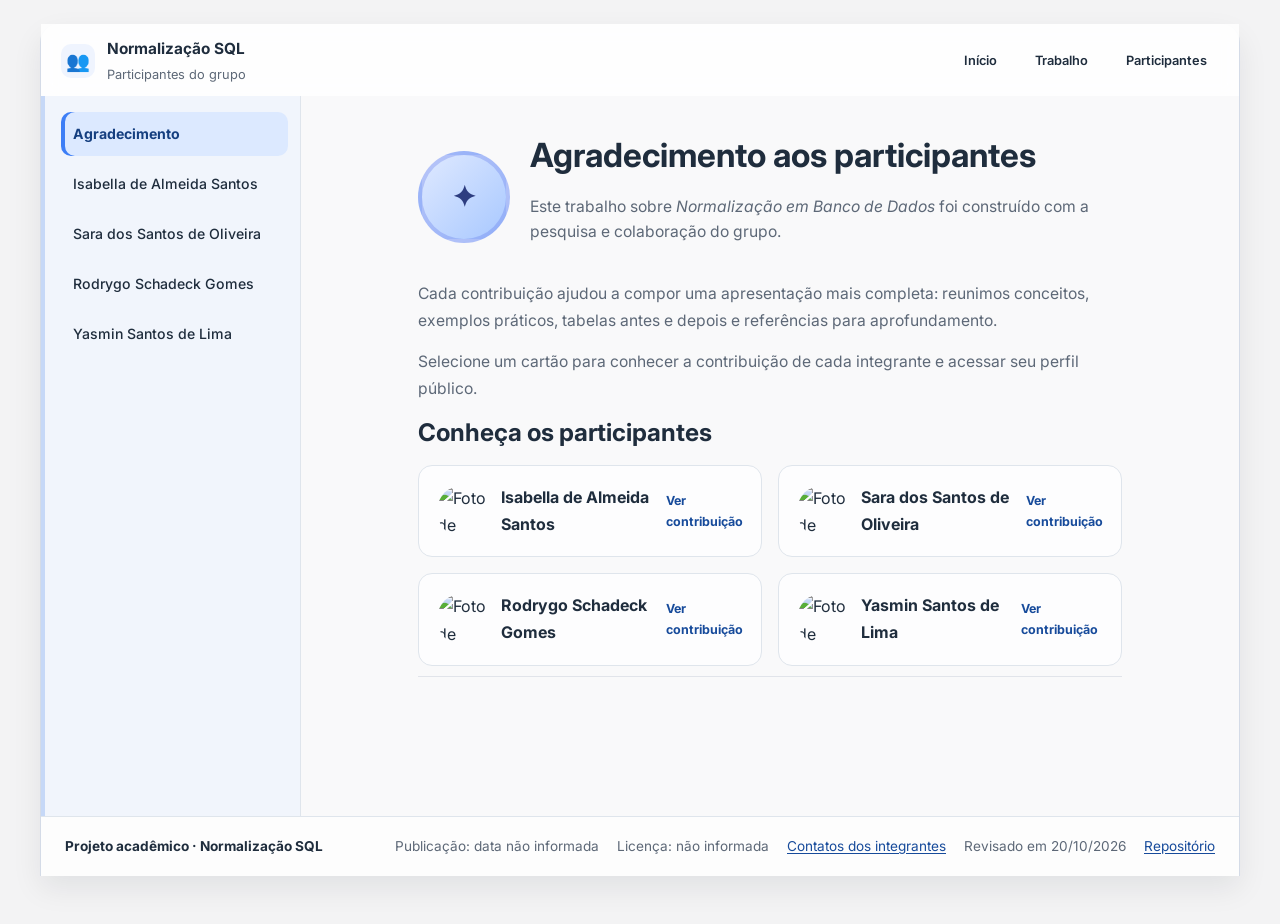
==== site normalização/participantes.html @ 617a964d "Update participantes.html" ====
<!DOCTYPE html>
<html lang="pt-BR">
  <head>
    <!-- Metadados e recursos compartilhados da página da equipe -->
    <meta charset="UTF-8" />
    <meta name="viewport" content="width=device-width, initial-scale=1.0" />
    <meta name="description" content="Conheça os participantes do projeto acadêmico sobre normalização de bancos de dados." />
    <title>Normalização | Participantes</title>
    <link rel="preconnect" href="https://fonts.googleapis.com" />
    <link rel="preconnect" href="https://fonts.gstatic.com" crossorigin />
    <link href="https://fonts.googleapis.com/css2?family=Inter:wght@400;500;600;700;800&display=swap" rel="stylesheet" />
    <link rel="stylesheet" href="styles.css" />
  </head>
  <body class="tutorial-page participants-page">
    <div class="tutorial-shell">
      <!-- Cabeçalho principal da página de participantes -->
      <header class="tutorial-header">
        <a class="tutorial-brand" href="index.html">
          <span class="brand-icon" aria-hidden="true">👥</span>
          <span class="brand-text"><strong>Normalização SQL</strong><span>Participantes do grupo</span></span>
        </a>
        <nav class="tutorial-top-nav" aria-label="Navegação principal">
          <a href="index.html">Início</a>
          <a href="trabalho.html">Trabalho</a>
          <a href="participantes.html" aria-current="page">Participantes</a>
        </nav>
      </header>

      <div class="tutorial-layout">
        <!-- Menu lateral permite escolher o agradecimento ou um perfil -->
        <aside class="tutorial-sidebar">
          <nav class="tutorial-nav" aria-label="Menu de participantes">
            <a href="#agradecimento">Agradecimento</a>
            <a href="#isabella">Isabella de Almeida Santos</a>
            <a href="#participante-2">Sara dos Santos de Oliveira</a>
            <a href="#participante-3">Rodrygo Schadeck Gomes</a>
            <a href="#participante-4">Yasmin Santos de Lima</a>
          </nav>
        </aside>

        <main class="tutorial-content">
          <!-- Agradecimento e cartões selecionáveis com fotos -->
          <section id="agradecimento" class="article-section participant-section is-visible">
            <div class="participant-hero">
              <div class="participant-avatar" aria-hidden="true">✦</div>
              <div class="participant-header-text">
                <h1>Agradecimento aos participantes</h1>
                <p>Este trabalho sobre <em>Normalização em Banco de Dados</em> foi construído com a pesquisa e colaboração do grupo.</p>
              </div>
            </div>
            <p>Cada contribuição ajudou a compor uma apresentação mais completa: reunimos conceitos, exemplos práticos, tabelas antes e depois e referências para aprofundamento.</p>
            <p>Selecione um cartão para conhecer a contribuição de cada integrante e acessar seu perfil público.</p>
            <h2>Conheça os participantes</h2>
            <div class="participant-directory" aria-label="Selecione um participante para ver sua contribuição">
              <a class="participant-card" href="#isabella"><img src="https://github.com/meusinvestimentos42-ops.png?size=160" alt="Foto de perfil do GitHub de Isabella de Almeida Santos" /><span>Isabella de Almeida Santos</span><span class="participant-card-action">Ver contribuição</span></a>
              <a class="participant-card" href="#participante-2"><img src="https://github.com/sarasoliv.png?size=160" alt="Foto de perfil do GitHub de Sara dos Santos de Oliveira" /><span>Sara dos Santos de Oliveira</span><span class="participant-card-action">Ver contribuição</span></a>
              <a class="participant-card" href="#participante-3"><img src="https://github.com/Rodrygo2766.png?size=160" alt="Foto de perfil do GitHub de Rodrygo Schadeck Gomes" /><span>Rodrygo Schadeck Gomes</span><span class="participant-card-action">Ver contribuição</span></a>
              <a class="participant-card" href="#participante-4"><img src="https://github.com/Smil3rdbg.png?size=160" alt="Foto de perfil do GitHub de Yasmin Santos de Lima" /><span>Yasmin Santos de Lima</span><span class="participant-card-action">Ver contribuição</span></a>
            </div>
          </section>

          <!-- Perfil de Isabella: organização do site e apresentação -->
          <section id="isabella" class="article-section participant-section">
            <div class="participant-hero">
              <div class="participant-avatar"><img src="https://github.com/meusinvestimentos42-ops.png?size=160" alt="Foto de perfil do GitHub de Isabella de Almeida Santos" /></div>
              <div class="participant-header-text"><h1>Isabella de Almeida Santos</h1><p>Organização do site, estruturação do conteúdo e apoio na apresentação visual.</p></div>
            </div>
            <p>Curso de Ciências da Computação, com interesse de seguir com a área de Front-end ou Full-Stake, Isabella reuniu as páginas e os materiais em uma sequência fácil de acompanhar e ajudou a manter a apresentação visual coerente com o objetivo do trabalho. Também colaborou na organização do conteúdo e na busca de um vídeo complementar para apoiar a leitura.</p>
            <div class="participant-links"><a class="profile-btn" href="https://github.com/meusinvestimentos42-ops" target="_blank" rel="noopener noreferrer">GitHub · Isabella</a></div>
            <div class="participant-links"><a class="profile-btn" href="https://www.linkedin.com/in/isabella-de-almeida-santos-86bb333b0/?isSelfProfile=true" target="_blank" rel="noopener noreferrer">Linkedin · Isabella</a></div>
          </section>

          <!-- Perfil de Sara: pesquisa de 1FN e 5FN -->
          <section id="participante-2" class="article-section participant-section">
            <div class="participant-hero">
              <div class="participant-avatar"><img src="https://github.com/sarasoliv.png?size=160" alt="Foto de perfil do GitHub de Sara dos Santos de Oliveira" /></div>
              <div class="participant-header-text"><h1>Sara dos Santos de Oliveira</h1><p>Pesquisa sobre a Primeira Forma Normal (1FN) e a Quinta Forma Normal (5FN).</p></div>
            </div>
            <p>
              Curso Analise e Desenvolvimento de Software, me encontro no 2° semestre do mesmo, minha área de interesse atualmente é seguir áreas que tenham contato com manipulação de dados.
              Na parte de 1FN, Sara explicou por que cada célula deve guardar um valor atômico e mostrou como separar os telefones dos dados de clientes. Na 5FN, apresentou o cuidado necessário ao decompor relações em várias tabelas e o risco de surgirem tuplas espúrias quando uma junção não preserva os dados originais. Também forneceu a imagem originalmente indicada para ilustrar o tema.</p>
            <div class="participant-links"><a class="profile-btn" href="https://github.com/sarasoliv" target="_blank" rel="noopener noreferrer">GitHub · Sara</a></div>
            <div class="participant-links"><a class="profile-btn" href="https://www.linkedin.com/in/sara-dos-santos-71913b42b?utm_source=share_via&utm_content=profile&utm_medium=member_android" target="_blank" rel="noopener noreferrer">Linkedin · Sara</a></div>
          </section>

          <!-- Perfil de Rodrygo: pesquisa de 3FN e 4FN -->
          <section id="participante-3" class="article-section participant-section">
            <div class="participant-hero">
              <div class="participant-avatar"><img src="https://github.com/Rodrygo2766.png?size=160" alt="Foto de perfil do GitHub de Rodrygo Schadeck Gomes" /></div>
              <div class="participant-header-text"><h1>Rodrygo Schadeck Gomes</h1><p>Pesquisa sobre a Terceira Forma Normal (3FN) e a Quarta Forma Normal (4FN).</p></div>
            </div>
            <p>Para a 3FN, Rodrygo apresentou o caso em que o identificador do departamento determina seu nome, criando uma dependência transitiva na tabela de funcionários. Para a 4FN, explicou como listas independentes — como especialidades médicas e idiomas falados — podem multiplicar combinações desnecessariamente e devem ser separadas em relações próprias.</p>
            <div class="participant-links"><a class="profile-btn" href="https://github.com/Rodrygo2766" target="_blank" rel="noopener noreferrer">GitHub · Rodrygo</a></div>
            <div class="participant-links"><a class="profile-btn" href="https://www.linkedin.com/in/rodrygo-schadeck-gomes-567890ab/?isSelfProfile=true" target="_blank" rel="noopener noreferrer">Linkedin · Rodrygo</a></div>
          </section>

          <!-- Perfil de Yasmin: pesquisa de 2FN e FNBC -->
          <section id="participante-4" class="article-section participant-section">
            <div class="participant-hero">
              <div class="participant-avatar"><img src="https://github.com/Smil3rdbg.png?size=160" alt="Foto de perfil do GitHub de Yasmin Santos de Lima" /></div>
              <div class="participant-header-text"><h1>Yasmin Santos de Lima</h1><p>Pesquisa sobre a Segunda Forma Normal (2FN) e a Forma Normal de Boyce-Codd (FNBC).</p></div>
            </div>
            <p>Na 2FN, Yasmin mostrou como uma chave composta pode revelar dependências parciais: dados do aluno dependem do identificador do aluno e dados do curso, do identificador do curso. Na FNBC, apresentou uma regra mais rigorosa para dependências funcionais, exigindo que todo determinante não trivial seja superchave. Os exemplos ajudam a entender como as decomposições reduzem repetição e anomalias.</p>
            <div class="participant-links"><a class="profile-btn" href="https://github.com/Smil3rdbg" target="_blank" rel="noopener noreferrer">GitHub · Yasmin</a></div>
            <div class="participant-links"><a class="profile-btn" href="https://www.linkedin.com/in/yasm1nsantos/?isSelfProfile=true" target="_blank" rel="noopener noreferrer">Linkedin · Yasmin</a></div>
          </section>
        </main>
      </div>

      <!-- Rodapé com informações do projeto e contatos -->
      <footer class="site-footer">
        <strong>Projeto acadêmico · Normalização SQL</strong>
        <div class="footer-details">
          <span>Publicação: data não informada</span>
          <span>Licença: não informada</span>
          <a href="#agradecimento">Contatos dos integrantes</a>
          <span>Revisado em <time datetime="2026-10-20">20/10/2026</time></span>
          <a href="https://github.com/meusinvestimentos42-ops/Normalizacao-SQL" target="_blank" rel="noopener noreferrer">Repositório</a>
        </div>
      </footer>
    </div>
    <script src="script.js"></script>
  </body>
</html>
---- site normalização/styles.css ----
/* ===== VARIÁVEIS GLOBAIS DO SITE ===== */
:root {
  --bg: #f3f3f4;
  --panel: rgba(255, 255, 255, 0.65);
  --panel-strong: #ffffff;
  --primary: #3d7ef6;
  --primary-dark: #1f2d3d;
  --secondary: #4a5d8a;
  --text: #1f2d3d;
  --muted: #5d6877;
  --border: #dfe5ec;
  --soft: #eef2f8;
  --shadow: 0 12px 30px rgba(17, 24, 39, 0.08);
}

* {
  margin: 0;
  padding: 0;
  box-sizing: border-box;
}

html {
  scroll-behavior: smooth;
}

body {
  font-family: "Inter", sans-serif;
  background: var(--bg);
  color: var(--text);
  line-height: 1.7;
}

img {
  max-width: 100%;
  display: block;
}

a {
  color: inherit;
  text-decoration: none;
}

button {
  font: inherit;
}

/* ===== PÁGINA INICIAL / HOME ===== */
.home-page {
  background: #f1f1f3;
  min-height: 100vh;
  font-family: "Inter", sans-serif;
}

.home-shell {
  display: grid;
  grid-template-columns: minmax(0, 1.15fr) minmax(260px, 1fr);
  align-items: center;
  width: min(1400px, calc(100% - 72px));
  min-height: 100vh;
  margin: 0 auto;
  padding: 46px 0 18px;
  gap: 20px;
}

.home-main {
  padding: 8px 0 0 0;
}

.home-badge {
  display: inline-flex;
  align-items: center;
  justify-content: center;
  padding: 10px 18px;
  margin-bottom: 22px;
  border-radius: 32px;
  background: rgba(98, 111, 255, 0.12);
  color: #5d66e8;
  font-size: 1.05rem;
  font-weight: 700;
  letter-spacing: 0.06em;
  text-transform: uppercase;
  box-shadow: inset 0 0 0 1px rgba(94, 98, 220, 0.05);
}

.home-main h1 {
  font-size: clamp(3.1rem, 5vw, 6rem);
  line-height: 0.95;
  letter-spacing: -0.06em;
  color: #1f2d3d;
  margin: 0 0 22px;
  font-weight: 800;
}

.home-description {
  max-width: 920px;
  font-size: clamp(1.05rem, 1.8vw, 1.45rem);
  line-height: 1.55;
  color: #4d5868;
  margin: 0 0 34px;
}

.home-actions {
  display: flex;
  align-items: center;
  gap: 18px;
  flex-wrap: wrap;
}

.home-btn {
  display: inline-flex;
  align-items: center;
  justify-content: center;
  min-height: 62px;
  min-width: 220px;
  padding: 0 26px;
  border-radius: 14px;
  font-size: 1.1rem;
  font-weight: 700;
  transition: transform 0.2s ease, box-shadow 0.2s ease;
}

.home-btn.primary {
  background: linear-gradient(135deg, #5a66f4, #7a5ae8);
  color: #fff;
  box-shadow: 0 14px 26px rgba(94, 98, 220, 0.2);
}

.home-btn.secondary {
  background: rgba(255, 255, 255, 0.35);
  color: var(--primary-dark);
  border: 1px solid rgba(90, 102, 244, 0.08);
}

.home-btn:hover {
  transform: translateY(-2px);
}

.home-visual {
  display: flex;
  justify-content: center;
  align-items: center;
  min-height: 560px;
}

.home-visual img {
  width: min(100%, 720px);
  height: auto;
  filter: drop-shadow(0 16px 24px rgba(118, 120, 255, 0.12));
}

/* ===== PÁGINA DE PARTICIPANTES ===== */
.participants-page {
  background: #f3f3f4;
  color: var(--text);
}

.participants-header {
  display: flex;
  align-items: center;
  justify-content: space-between;
  width: min(1200px, calc(100% - 40px));
  margin: 0 auto;
  padding: 22px 0 10px;
}

.participants-brand {
  font-size: 1.05rem;
  font-weight: 700;
  letter-spacing: -0.04em;
  color: var(--text);
}

.participants-nav {
  display: flex;
  align-items: center;
  gap: 18px;
  font-size: 0.95rem;
  color: var(--muted);
}

.participants-nav a {
  transition: color 0.2s ease;
}

.participants-nav a:hover {
  color: var(--primary);
}

.participants-shell {
  width: min(1200px, calc(100% - 40px));
  margin: 0 auto;
  padding: 0 0 40px;
}

.participants-content {
  max-width: 1000px;
}

.eyebrow {
  margin: 0 0 10px;
  color: var(--muted);
  font-size: 0.85rem;
  text-transform: none;
  letter-spacing: 0;
}

.participants-title {
  margin: 0 0 12px;
  font-size: clamp(2.1rem, 4vw, 3.3rem);
  line-height: 1.05;
  letter-spacing: -0.06em;
  color: var(--text);
}

.participants-description {
  margin: 0 0 20px;
  max-width: 760px;
  font-size: 1.05rem;
  line-height: 1.6;
  color: var(--muted);
}

.participants-page {
  background: var(--bg);
}

.participant-section {
  display: none;
  padding-top: 18px;
}

.participant-section.is-visible {
  display: block;
}

.participant-hero {
  display: flex;
  align-items: center;
  gap: 20px;
  margin-bottom: 22px;
}

.participant-avatar {
  width: 92px;
  height: 92px;
  display: grid;
  place-items: center;
  border-radius: 50%;
  background: linear-gradient(135deg, #dfe9ff, #a8c8ff);
  color: #2d3d80;
  font-weight: 800;
  font-size: 1.8rem;
  border: 4px solid rgba(82, 104, 228, 0.28);
  flex-shrink: 0;
}

.participant-header-text {
  display: flex;
  flex-direction: column;
  gap: 6px;
}

.participant-header-text h1,
.participant-header-text h2 {
  margin: 0;
  font-size: clamp(1.8rem, 2.2vw, 2.5rem);
  line-height: 1.15;
}

.participant-header-text p {
  margin: 0;
  color: var(--muted);
  font-size: 1rem;
  line-height: 1.6;
}

.participant-links {
  display: flex;
  flex-direction: column;
  gap: 10px;
  width: min(360px, 100%);
  margin-top: 20px;
}

.profile-btn {
  display: flex;
  align-items: center;
  justify-content: center;
  width: 100%;
  min-height: 46px;
  border-radius: 12px;
  background: linear-gradient(135deg, #5a66f4, #7a5ae8);
  color: #fff;
  font-weight: 700;
  font-size: 0.95rem;
  box-shadow: 0 10px 18px rgba(95, 104, 244, 0.16);
  transition: transform 0.2s ease, opacity 0.2s ease;
}

.profile-btn:hover {
  transform: translateY(-1px);
  opacity: 0.96;
}

@media (max-width: 900px) {
  .participants-grid {
    grid-template-columns: repeat(2, minmax(200px, 1fr));
  }
}

@media (max-width: 640px) {
  .participants-grid {
    grid-template-columns: 1fr;
  }
}

/* ===== LAYOUT DE TUTORIA / ARTIGO ===== */
/* Página do trabalho com área fixa e conteúdo em colunas */
.tutorial-page {
  min-height: 100vh;
  background: var(--bg);
}

/* Bloco principal do trabalho: permanece visível ao rolar a página */
.tutorial-shell {
  position: relative;
  width: min(1200px, calc(100% - 36px));
  margin: 24px auto 32px;
  background: rgba(255, 255, 255, 0.52);
  box-shadow: var(--shadow);
  border-left: 1px solid rgba(47, 87, 143, 0.18);
  border-right: 1px solid rgba(47, 87, 143, 0.18);
  border-top: none;
  border-bottom: none;
  border-radius: 18px 18px 0 0;
  overflow: visible;
}

/* Cabeçalho fixo com aparência leve e sem borda inferior */
.tutorial-header {
  position: sticky;
  top: 0;
  z-index: 20;
  display: flex;
  align-items: center;
  justify-content: space-between;
  gap: 16px;
  padding: 12px 20px 10px;
  background: rgba(255, 255, 255, 0.82);
  backdrop-filter: blur(8px);
  border-bottom: none;
}

.tutorial-brand {
  display: flex;
  align-items: center;
  gap: 12px;
}

.brand-icon {
  width: 34px;
  height: 34px;
  border-radius: 10px;
  display: grid;
  place-items: center;
  background: rgba(63, 122, 246, 0.08);
  font-size: 1.2rem;
}

.brand-text {
  display: flex;
  flex-direction: column;
  gap: 2px;
}

.brand-text strong {
  font-size: 0.96rem;
  color: var(--text);
}

.brand-text span {
  font-size: 0.8rem;
  color: var(--muted);
}

.tutorial-top-nav {
  display: flex;
  align-items: center;
  gap: 14px;
  font-size: 0.8rem;
  color: var(--text);
  font-weight: 600;
}

.tutorial-top-nav a {
  display: inline-flex;
  align-items: center;
  gap: 8px;
  padding: 10px 12px;
  border-radius: 10px;
  transition: background 0.2s ease;
}

.tutorial-top-nav a:hover {
  background: rgba(63, 122, 246, 0.06);
}

.tutorial-layout {
  display: grid;
  grid-template-columns: 260px minmax(0, 1fr);
  min-height: 720px;
  min-width: 0;
}

/* Barra lateral fixa enquanto o conteúdo é rolado */
.tutorial-sidebar {
  position: sticky;
  top: 74px;
  align-self: start;
  height: min(calc(100vh - 90px), 720px);
  overflow-y: auto;
  background: rgba(237, 243, 252, 0.72);
  border-right: 1px solid var(--border);
  border-left: 4px solid #c6d8f7;
}

.tutorial-nav {
  display: flex;
  flex-direction: column;
  gap: 6px;
  padding: 16px 12px 16px 16px;
}

/* Links da sidebar com destaque ao item ativo */

.tutorial-nav a {
  display: block;
  padding: 10px 12px;
  border-radius: 10px;
  color: var(--text);
  font-size: 0.88rem;
  font-weight: 500;
  transition: all 0.2s ease;
}

.tutorial-nav a:hover,
.tutorial-nav a.active {
  background: #dce9ff;
  color: #153f80;
  font-weight: 700;
  box-shadow: inset 4px 0 0 #3d7ef6;
}

.tutorial-content {
  width: 100%;
  max-width: 760px;
  min-width: 0;
  margin: 0 auto;
  padding: 22px 28px 42px;
}

.article-section {
  margin-bottom: 26px;
  padding-bottom: 10px;
  border-bottom: 1px solid rgba(91, 110, 139, 0.15);
}

.article-section:last-child {
  border-bottom: none;
  margin-bottom: 0;
}

.article-section h1,
.article-section h2 {
  color: var(--primary-dark);
  line-height: 1.2;
  margin-bottom: 12px;
}

.article-section h1 {
  font-size: clamp(1.8rem, 2.6vw, 2.2rem);
}

.article-section h2 {
  font-size: clamp(1.35rem, 1.9vw, 1.7rem);
}

.article-section p {
  color: var(--muted);
  font-size: 0.98rem;
  margin-bottom: 15px;
}

.note-box {
  background: rgba(102, 136, 186, 0.08);
  border: 1px solid rgba(122, 141, 175, 0.2);
  border-radius: 12px;
  padding: 18px 20px;
  margin: 18px 0 14px;
}

.note-box p {
  margin: 0;
}

.note-box p + p {
  margin-top: 10px;
}

.table-wrapper {
  max-width: 100%;
  min-width: 0;
  margin-top: 18px;
  background: rgba(255, 255, 255, 0.5);
  border: 1px solid var(--border);
  border-radius: 12px;
  overflow-x: auto;
}

.table-caption {
  font-weight: 700;
  color: var(--text);
  padding: 14px 16px 0;
}

table {
  width: 100%;
  min-width: 600px;
  border-collapse: collapse;
  margin-top: 8px;
}

th,
td {
  padding: 12px 14px;
  border-top: 1px solid var(--border);
  text-align: left;
  font-size: 0.96rem;
}

th {
  background: rgba(63, 122, 246, 0.04);
  color: var(--primary-dark);
}

.normal-form-list {
  display: grid;
  gap: 12px;
  list-style: none;
  margin-top: 12px;
}

.normal-form-list li {
  background: rgba(255, 255, 255, 0.5);
  border: 1px solid var(--border);
  border-radius: 14px;
  padding: 16px 18px;
  color: var(--text);
  font-size: 1.03rem;
}

@media (max-width: 900px) {
  .tutorial-layout {
    grid-template-columns: 1fr;
  }

  .tutorial-sidebar {
    position: relative;
    top: auto;
    height: auto;
    overflow: visible;
    border-right: none;
    border-bottom: 1px solid var(--border);
  }

  .tutorial-nav {
    flex-direction: row;
    flex-wrap: wrap;
    padding: 14px 12px;
  }

  .tutorial-content {
    padding: 24px 18px 36px;
  }
}

@media (max-width: 640px) {
  .tutorial-header {
    flex-direction: column;
    align-items: flex-start;
  }

  .tutorial-top-nav {
    width: 100%;
    justify-content: flex-start;
    flex-wrap: wrap;
  }
}

/* ===== APRESENTAÇÃO, CONTEÚDO E COMPONENTES ACESSÍVEIS ===== */
.home-header {
  display: flex;
  align-items: center;
  justify-content: space-between;
  gap: 18px;
  padding: 18px max(24px, calc((100vw - 1400px) / 2));
  background: rgba(255, 255, 255, 0.82);
  border-bottom: 1px solid var(--border);
}

.home-brand {
  font-weight: 800;
  color: var(--primary-dark);
  font-size: 1.1rem;
}

.home-header nav {
  display: flex;
  gap: 12px;
  flex-wrap: wrap;
}

.home-header nav a {
  padding: 8px 12px;
  border-radius: 9px;
  font-weight: 600;
}

.home-header nav a:hover,
.home-header nav a[aria-current="page"] {
  background: #dce9ff;
  color: #153f80;
}

.home-shell {
  min-height: calc(100vh - 140px);
  padding-top: 28px;
}

.home-main h1 {
  max-width: 720px;
}

.home-contributors {
  display: grid;
  grid-template-columns: repeat(4, minmax(0, 1fr));
  gap: 10px;
  max-width: 780px;
  margin: 26px 0;
}

.home-contributor {
  display: flex;
  align-items: center;
  gap: 9px;
  min-width: 0;
  padding: 9px;
  border: 1px solid var(--border);
  border-radius: 12px;
  background: rgba(255, 255, 255, 0.7);
  font-size: 0.78rem;
  font-weight: 600;
  line-height: 1.25;
}

.home-contributor img {
  width: 42px;
  height: 42px;
  flex: 0 0 42px;
  border-radius: 50%;
}

.home-visual {
  display: block;
  margin: 0;
  text-align: center;
  color: var(--muted);
  font-size: 0.85rem;
}

.home-visual figcaption {
  max-width: 520px;
  margin: 0 auto;
}

.home-footer,
.site-footer {
  display: flex;
  align-items: center;
  justify-content: space-between;
  gap: 12px 24px;
  padding: 18px 24px;
  border-top: 1px solid var(--border);
  background: rgba(255, 255, 255, 0.7);
  color: var(--muted);
  font-size: 0.85rem;
  text-align: left;
}

.home-footer > strong,
.site-footer > strong {
  flex: 0 0 auto;
  color: var(--text);
}

.footer-details {
  display: flex;
  align-items: center;
  justify-content: flex-end;
  flex-wrap: wrap;
  gap: 6px 18px;
}

.site-footer a,
.home-footer a {
  color: #174b9b;
  text-decoration: underline;
  text-underline-offset: 2px;
}

.article-figure {
  margin: 22px 0;
  padding: 14px;
  border: 1px solid var(--border);
  border-radius: 14px;
  background: #f7faff;
}

.article-figure img {
  width: 100%;
  height: auto;
  border-radius: 9px;
}

.article-figure figcaption {
  margin-top: 9px;
  color: var(--muted);
  font-size: 0.86rem;
  text-align: center;
}

.article-heading {
  margin-bottom: 30px;
  padding-bottom: 22px;
  border-bottom: 1px solid var(--border);
}

.article-heading h1 {
  margin: 0 0 12px;
  color: var(--primary-dark);
  font-size: clamp(2rem, 4vw, 3rem);
  line-height: 1.12;
}

.article-lead {
  font-size: 1.12rem !important;
  color: var(--text) !important;
}

.article-byline,
.article-dates {
  font-size: 0.88rem !important;
}

.article-dates {
  display: flex;
  flex-wrap: wrap;
  gap: 8px 18px;
  color: var(--muted);
}

.article-section h3 {
  margin: 20px 0 8px;
  color: var(--primary-dark);
  font-size: 1.08rem;
}

.article-section ul,
.article-section ol {
  padding-left: 1.35rem;
  margin: 12px 0 18px;
}

.article-section li {
  margin-bottom: 7px;
  color: var(--muted);
}

.theory-box,
.sql-example {
  min-width: 0;
  margin: 20px 0;
  padding: 20px;
  border: 1px solid #c9d8ef;
  border-radius: 14px;
  background: #f7faff;
}

.theory-box h3:first-child,
.sql-example h3:first-child {
  margin-top: 0;
}

.theory-box dl {
  display: grid;
  grid-template-columns: minmax(150px, 0.8fr) minmax(0, 2fr);
  gap: 8px 14px;
  margin-top: 12px;
}

.theory-box dt {
  font-weight: 700;
  color: var(--text);
}

.theory-box dd {
  color: var(--muted);
}

.sql-example pre {
  overflow-x: auto;
  margin: 14px 0;
  padding: 16px;
  border-radius: 10px;
  background: #142033;
  color: #f3f6fb;
  font-size: 0.86rem;
  line-height: 1.6;
  tab-size: 2;
}

.sql-keyword { color: #8db8ff; font-weight: 700; }
.sql-type { color: #85d5c1; }
.sql-string { color: #f5c779; }
.sql-comment { color: #aab7ca; font-style: italic; }

.video-embed {
  position: relative;
  width: 100%;
  aspect-ratio: 16 / 9;
  overflow: hidden;
  border-radius: 14px;
  background: #17243a;
}

.video-embed iframe {
  position: absolute;
  inset: 0;
  width: 100%;
  height: 100%;
  border: 0;
}

.reference-list li {
  padding-left: 4px;
  overflow-wrap: anywhere;
}

.reference-list a {
  color: #174b9b;
  font-weight: 700;
  text-decoration: underline;
  text-decoration-thickness: 2px;
  text-underline-offset: 3px;
  background: #e8f0ff;
  border-radius: 4px;
  padding: 1px 4px;
  overflow-wrap: anywhere;
  transition: color 0.2s ease, background-color 0.2s ease;
}

.reference-list a:hover,
.reference-list a:focus-visible {
  color: #0c2f68;
  background: #d2e1ff;
}

.author-directory,
.participant-directory {
  display: grid;
  grid-template-columns: repeat(2, minmax(0, 1fr));
  gap: 16px;
  margin-top: 18px;
}

.author-profile,
.participant-card {
  min-width: 0;
  padding: 18px;
  border: 1px solid var(--border);
  border-radius: 14px;
  background: rgba(255, 255, 255, 0.78);
}

.author-profile img {
  width: 76px;
  height: 76px;
  margin-bottom: 12px;
  border-radius: 50%;
}

.author-profile h3 {
  margin: 0 0 8px;
}

.author-profile a {
  color: #174b9b;
  font-weight: 700;
  text-decoration: underline;
}

.participant-section {
  display: none;
}

.participant-section.is-visible {
  display: block;
}

.participant-avatar img {
  width: 100%;
  height: 100%;
  border-radius: 50%;
  object-fit: cover;
}

.participant-directory {
  grid-template-columns: repeat(2, minmax(0, 1fr));
}

.participant-card {
  display: flex;
  align-items: center;
  gap: 12px;
  transition: transform 0.2s ease, box-shadow 0.2s ease;
}

.participant-card:hover,
.participant-card:focus-visible {
  transform: translateY(-2px);
  box-shadow: var(--shadow);
}

.participant-card img {
  width: 52px;
  height: 52px;
  flex: 0 0 52px;
  border-radius: 50%;
}

.participant-card span:nth-of-type(1) {
  font-weight: 700;
}

.participant-card-action {
  margin-left: auto;
  color: #174b9b;
  font-size: 0.78rem;
  font-weight: 700;
}

.profile-btn {
  width: fit-content;
  min-width: 180px;
  padding: 0 18px;
  text-decoration: none !important;
}

:focus-visible {
  outline: 3px solid #245fc3;
  outline-offset: 3px;
}

@media (max-width: 900px) {
  .home-shell {
    grid-template-columns: minmax(0, 1fr);
    width: min(760px, calc(100% - 36px));
  }

  .home-visual {
    min-height: auto;
  }

  .home-visual img {
    width: min(100%, 460px);
  }

  .home-contributors {
    grid-template-columns: repeat(2, minmax(0, 1fr));
  }
}

@media (max-width: 640px) {
  .home-header {
    align-items: flex-start;
    flex-direction: column;
    padding: 16px 18px;
  }

  .home-footer,
  .site-footer {
    align-items: flex-start;
    flex-direction: column;
    padding: 16px 18px;
  }

  .footer-details {
    justify-content: flex-start;
    display: grid;
    grid-template-columns: repeat(2, minmax(0, 1fr));
    gap: 8px 14px;
  }

  .home-header nav {
    gap: 4px;
  }

  .home-shell {
    width: calc(100% - 32px);
    padding-top: 18px;
  }

  .home-main h1 {
    font-size: clamp(2.4rem, 13vw, 3.4rem);
  }

  .home-contributors,
  .author-directory,
  .participant-directory {
    grid-template-columns: 1fr;
  }

  .home-contributor {
    font-size: 0.9rem;
  }

  .tutorial-shell {
    width: 100%;
    margin: 0 auto;
    border-radius: 0;
  }

  .tutorial-nav {
    gap: 4px;
  }

  .tutorial-nav a {
    padding: 8px 10px;
    font-size: 0.8rem;
  }

  .tutorial-content {
    padding: 22px 16px 32px;
  }

  .theory-box dl {
    grid-template-columns: 1fr;
    gap: 2px;
  }

  .theory-box dd {
    margin-bottom: 8px;
  }

  .participant-hero {
    align-items: flex-start;
  }

  .participant-avatar {
    width: 64px;
    height: 64px;
    font-size: 1.35rem;
  }

  .participant-header-text h1,
  .participant-header-text h2 {
    font-size: 1.5rem;
  }

  .participant-card {
    flex-wrap: wrap;
  }
}

@media (prefers-reduced-motion: reduce) {
  html {
    scroll-behavior: auto;
  }

  *,
  *::before,
  *::after {
    transition-duration: 0.01ms !important;
    animation-duration: 0.01ms !important;
  }
}
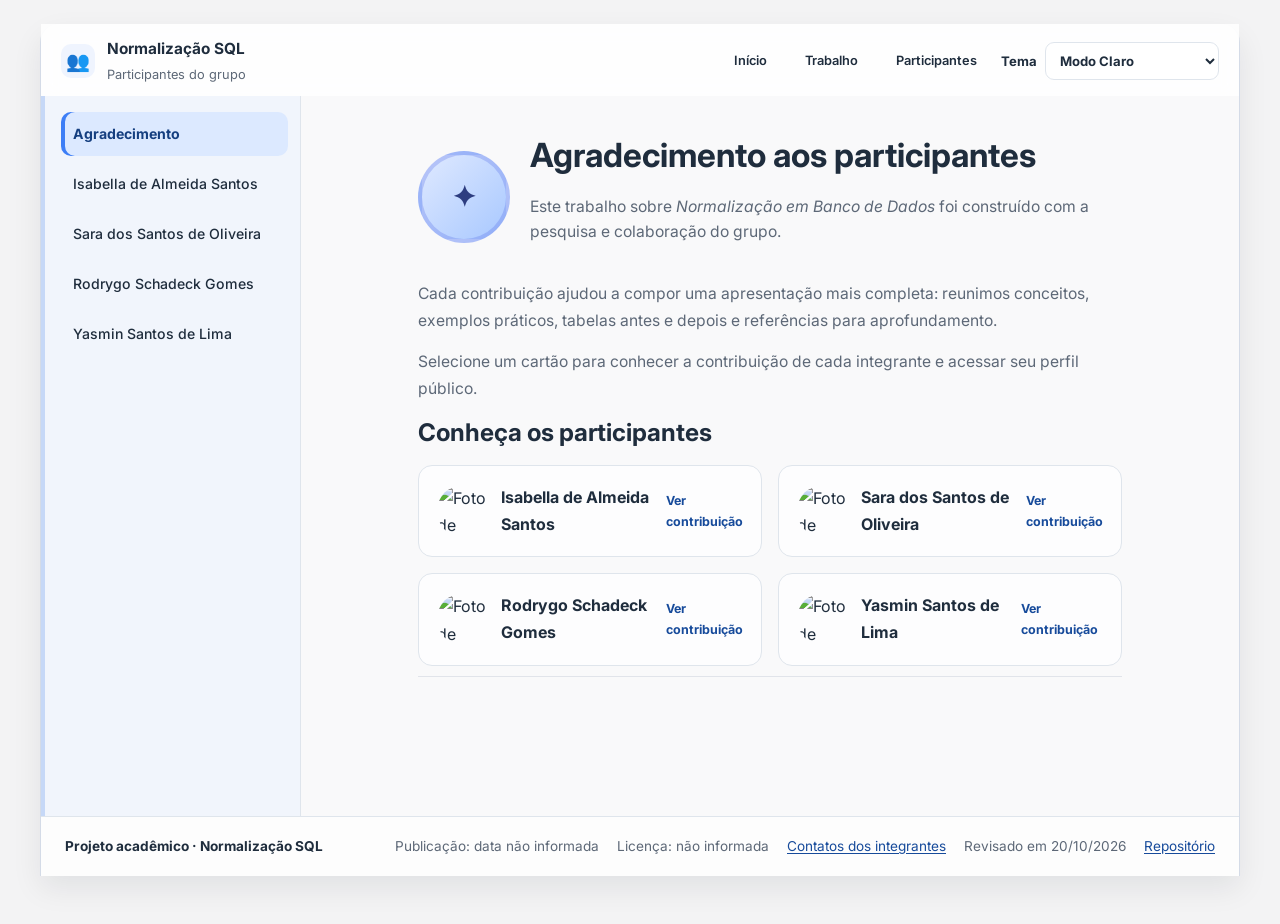
==== commit 2ab5501c: "Add files via upload" ====
--- a/site normalização/participantes.html
+++ b/site normalização/participantes.html
@@ -19,11 +19,21 @@
           <span class="brand-icon" aria-hidden="true">👥</span>
           <span class="brand-text"><strong>Normalização SQL</strong><span>Participantes do grupo</span></span>
         </a>
-        <nav class="tutorial-top-nav" aria-label="Navegação principal">
-          <a href="index.html">Início</a>
-          <a href="trabalho.html">Trabalho</a>
-          <a href="participantes.html" aria-current="page">Participantes</a>
-        </nav>
+        <div class="header-controls">
+          <nav class="tutorial-top-nav" aria-label="Navegação principal">
+            <a href="index.html">Início</a>
+            <a href="trabalho.html">Trabalho</a>
+            <a href="participantes.html" aria-current="page">Participantes</a>
+          </nav>
+          <label class="theme-control">
+            <span>Tema</span>
+            <select class="theme-select" aria-label="Selecionar tema visual">
+              <option value="light">Modo Claro</option>
+              <option value="dark">Modo Escuro</option>
+              <option value="colorblind">Modo Daltonismo</option>
+            </select>
+          </label>
+        </div>
       </header>
 
       <div class="tutorial-layout">
@@ -54,8 +64,8 @@
             <div class="participant-directory" aria-label="Selecione um participante para ver sua contribuição">
               <a class="participant-card" href="#isabella"><img src="https://github.com/meusinvestimentos42-ops.png?size=160" alt="Foto de perfil do GitHub de Isabella de Almeida Santos" /><span>Isabella de Almeida Santos</span><span class="participant-card-action">Ver contribuição</span></a>
               <a class="participant-card" href="#participante-2"><img src="https://github.com/sarasoliv.png?size=160" alt="Foto de perfil do GitHub de Sara dos Santos de Oliveira" /><span>Sara dos Santos de Oliveira</span><span class="participant-card-action">Ver contribuição</span></a>
-              <a class="participant-card" href="#participante-3"><img src="https://github.com/Rodrygo2766.png?size=160" alt="Foto de perfil do GitHub de Rodrygo Schadeck Gomes" /><span>Rodrygo Schadeck Gomes</span><span class="participant-card-action">Ver contribuição</span></a>
-              <a class="participant-card" href="#participante-4"><img src="https://github.com/Smil3rdbg.png?size=160" alt="Foto de perfil do GitHub de Yasmin Santos de Lima" /><span>Yasmin Santos de Lima</span><span class="participant-card-action">Ver contribuição</span></a>
+              <a class="participant-card" href="#participante-3"><img src="../rodrygo.png" alt="Foto de Rodrygo Schadeck Gomes" /><span>Rodrygo Schadeck Gomes</span><span class="participant-card-action">Ver contribuição</span></a>
+              <a class="participant-card" href="#participante-4"><img src="../yasmin.png" alt="Foto de Yasmin Santos de Lima" /><span>Yasmin Santos de Lima</span><span class="participant-card-action">Ver contribuição</span></a>
             </div>
           </section>
 
@@ -86,18 +96,18 @@
           <!-- Perfil de Rodrygo: pesquisa de 3FN e 4FN -->
           <section id="participante-3" class="article-section participant-section">
             <div class="participant-hero">
-              <div class="participant-avatar"><img src="https://github.com/Rodrygo2766.png?size=160" alt="Foto de perfil do GitHub de Rodrygo Schadeck Gomes" /></div>
+              <div class="participant-avatar"><img src="../rodrygo.png" alt="Foto de Rodrygo Schadeck Gomes" /></div>
               <div class="participant-header-text"><h1>Rodrygo Schadeck Gomes</h1><p>Pesquisa sobre a Terceira Forma Normal (3FN) e a Quarta Forma Normal (4FN).</p></div>
             </div>
-            <p>Para a 3FN, Rodrygo apresentou o caso em que o identificador do departamento determina seu nome, criando uma dependência transitiva na tabela de funcionários. Para a 4FN, explicou como listas independentes — como especialidades médicas e idiomas falados — podem multiplicar combinações desnecessariamente e devem ser separadas em relações próprias.</p>
+            <p>Do Curso de TI, com área de interesse em cyber segurança, Rodrygo apresentou o caso em que o identificador do departamento determina seu nome, criando uma dependência transitiva na tabela de funcionários. Para a 4FN, explicou como listas independentes — como especialidades médicas e idiomas falados — podem multiplicar combinações desnecessariamente e devem ser separadas em relações próprias.</p>
             <div class="participant-links"><a class="profile-btn" href="https://github.com/Rodrygo2766" target="_blank" rel="noopener noreferrer">GitHub · Rodrygo</a></div>
-            <div class="participant-links"><a class="profile-btn" href="https://www.linkedin.com/in/rodrygo-schadeck-gomes-567890ab/?isSelfProfile=true" target="_blank" rel="noopener noreferrer">Linkedin · Rodrygo</a></div>
+            <div class="participant-links"><a class="profile-btn" href="https://www.linkedin.com/in/rodrygo-schadeck-gomes-3b034b313?utm_source=share_via&utm_content=profile&utm_medium=member_android" target="_blank" rel="noopener noreferrer">Linkedin · Rodrygo</a></div>
           </section>
 
           <!-- Perfil de Yasmin: pesquisa de 2FN e FNBC -->
           <section id="participante-4" class="article-section participant-section">
             <div class="participant-hero">
-              <div class="participant-avatar"><img src="https://github.com/Smil3rdbg.png?size=160" alt="Foto de perfil do GitHub de Yasmin Santos de Lima" /></div>
+              <div class="participant-avatar"><img src="../yasmin.png" alt="Foto de Yasmin Santos de Lima" /></div>
               <div class="participant-header-text"><h1>Yasmin Santos de Lima</h1><p>Pesquisa sobre a Segunda Forma Normal (2FN) e a Forma Normal de Boyce-Codd (FNBC).</p></div>
             </div>
             <p>Na 2FN, Yasmin mostrou como uma chave composta pode revelar dependências parciais: dados do aluno dependem do identificador do aluno e dados do curso, do identificador do curso. Na FNBC, apresentou uma regra mais rigorosa para dependências funcionais, exigindo que todo determinante não trivial seja superchave. Os exemplos ajudam a entender como as decomposições reduzem repetição e anomalias.</p>
--- a/site normalização/styles.css
+++ b/site normalização/styles.css
@@ -11,6 +11,14 @@
   --border: #dfe5ec;
   --soft: #eef2f8;
   --shadow: 0 12px 30px rgba(17, 24, 39, 0.08);
+  --surface: rgba(255, 255, 255, 0.82);
+  --surface-raised: rgba(255, 255, 255, 0.78);
+  --surface-alt: #f7faff;
+  --highlight: #dce9ff;
+  --highlight-hover: #d2e1ff;
+  --highlight-text: #153f80;
+  --link: #174b9b;
+  --focus: #245fc3;
 }
 
 * {
@@ -1093,4 +1101,333 @@
     transition-duration: 0.01ms !important;
     animation-duration: 0.01ms !important;
   }
+}
+
+/* ===== CONTROLE DE TEMA E PALETAS ACESSÍVEIS ===== */
+.header-controls {
+  display: flex;
+  align-items: center;
+  justify-content: flex-end;
+  gap: 12px;
+}
+
+.theme-control {
+  display: inline-flex;
+  align-items: center;
+  gap: 8px;
+  color: var(--text);
+  font-size: 0.82rem;
+  font-weight: 700;
+  white-space: nowrap;
+}
+
+.theme-select {
+  min-height: 38px;
+  padding: 6px 30px 6px 10px;
+  border: 1px solid var(--border);
+  border-radius: 9px;
+  background: var(--panel-strong);
+  color: var(--text);
+  font: inherit;
+  cursor: pointer;
+}
+
+.theme-select:focus-visible {
+  outline-color: var(--focus);
+}
+
+.video-link {
+  display: inline-block;
+  margin-top: 4px;
+  padding: 7px 11px;
+  border: 2px solid var(--link);
+  border-radius: 8px;
+  background: var(--highlight);
+  color: var(--highlight-text);
+  font-weight: 700;
+  text-decoration: underline;
+  text-decoration-thickness: 2px;
+  text-underline-offset: 3px;
+}
+
+.video-link:hover,
+.video-link:focus-visible {
+  background: var(--highlight-hover);
+  text-decoration-thickness: 3px;
+}
+
+:root[data-theme="dark"] {
+  color-scheme: dark;
+  --bg: #111827;
+  --panel: rgba(31, 41, 55, 0.84);
+  --panel-strong: #1f2937;
+  --primary: #8ab4ff;
+  --primary-dark: #f3f4f6;
+  --secondary: #c4d5f5;
+  --text: #f3f4f6;
+  --muted: #c2cad6;
+  --border: #485366;
+  --soft: #293548;
+  --shadow: 0 12px 30px rgba(0, 0, 0, 0.32);
+  --surface: rgba(31, 41, 55, 0.94);
+  --surface-raised: #202c3e;
+  --surface-alt: #202c3e;
+  --highlight: #243b5b;
+  --highlight-hover: #304c70;
+  --highlight-text: #f3f6fb;
+  --link: #a9c9ff;
+  --focus: #ffd166;
+}
+
+:root[data-theme="colorblind"] {
+  color-scheme: light;
+  --bg: #fff8e7;
+  --panel: #fffdf6;
+  --panel-strong: #ffffff;
+  --primary: #005a9c;
+  --primary-dark: #102a43;
+  --secondary: #243b53;
+  --text: #102a43;
+  --muted: #334e68;
+  --border: #627d98;
+  --soft: #f3e7bd;
+  --shadow: 0 12px 30px rgba(16, 42, 67, 0.16);
+  --surface: #fffdf6;
+  --surface-raised: #ffffff;
+  --surface-alt: #fff4ce;
+  --highlight: #ffdf70;
+  --highlight-hover: #ffd24a;
+  --highlight-text: #102a43;
+  --link: #005a9c;
+  --focus: #9c2f00;
+}
+
+:root[data-theme="dark"] body,
+:root[data-theme="dark"] .home-page,
+:root[data-theme="dark"] .participants-page,
+:root[data-theme="dark"] .tutorial-page {
+  background: var(--bg);
+  color: var(--text);
+}
+
+:root[data-theme="dark"] .home-main h1,
+:root[data-theme="dark"] .home-description,
+:root[data-theme="dark"] .home-badge,
+:root[data-theme="dark"] .article-heading h1,
+:root[data-theme="dark"] .article-section h1,
+:root[data-theme="dark"] .article-section h2,
+:root[data-theme="dark"] .article-section h3,
+:root[data-theme="dark"] .tutorial-top-nav,
+:root[data-theme="dark"] .home-brand {
+  color: var(--text);
+}
+
+:root[data-theme="dark"] .tutorial-shell,
+:root[data-theme="dark"] .tutorial-header,
+:root[data-theme="dark"] .tutorial-sidebar,
+:root[data-theme="dark"] .home-header,
+:root[data-theme="dark"] .home-footer,
+:root[data-theme="dark"] .site-footer,
+:root[data-theme="dark"] .table-wrapper,
+:root[data-theme="dark"] .normal-form-list li,
+:root[data-theme="dark"] .home-contributor,
+:root[data-theme="dark"] .article-figure,
+:root[data-theme="dark"] .theory-box,
+:root[data-theme="dark"] .sql-example,
+:root[data-theme="dark"] .note-box,
+:root[data-theme="dark"] .author-profile,
+:root[data-theme="dark"] .participant-card {
+  background-color: var(--surface);
+  border-color: var(--border);
+}
+
+:root[data-theme="dark"] .tutorial-sidebar {
+  background-color: #192436;
+  border-left-color: #485366;
+}
+
+:root[data-theme="dark"] .tutorial-nav a:hover,
+:root[data-theme="dark"] .tutorial-nav a.active,
+:root[data-theme="dark"] .home-header nav a:hover,
+:root[data-theme="dark"] .home-header nav a[aria-current="page"] {
+  background: var(--highlight);
+  color: var(--highlight-text);
+  box-shadow: inset 4px 0 0 var(--primary);
+}
+
+:root[data-theme="dark"] .tutorial-top-nav a:hover {
+  background: var(--highlight);
+}
+
+:root[data-theme="dark"] .table-wrapper,
+:root[data-theme="dark"] .normal-form-list li,
+:root[data-theme="dark"] .home-contributor,
+:root[data-theme="dark"] .article-figure,
+:root[data-theme="dark"] .theory-box,
+:root[data-theme="dark"] .sql-example,
+:root[data-theme="dark"] .note-box,
+:root[data-theme="dark"] .author-profile,
+:root[data-theme="dark"] .participant-card {
+  background-color: var(--surface-raised);
+}
+
+:root[data-theme="dark"] th {
+  background: #26364d;
+  color: var(--text);
+}
+
+:root[data-theme="dark"] .reference-list a,
+:root[data-theme="dark"] .site-footer a,
+:root[data-theme="dark"] .home-footer a,
+:root[data-theme="dark"] .author-profile a,
+:root[data-theme="dark"] .participant-card-action {
+  color: var(--link);
+}
+
+:root[data-theme="dark"] .reference-list a {
+  background: var(--highlight);
+}
+
+:root[data-theme="dark"] .reference-list a:hover,
+:root[data-theme="dark"] .reference-list a:focus-visible {
+  color: var(--highlight-text);
+  background: var(--highlight-hover);
+}
+
+:root[data-theme="dark"] .participant-avatar {
+  background: #263b56;
+  color: #f3f6fb;
+  border-color: #7286a3;
+}
+
+:root[data-theme="dark"] .home-badge {
+  background: #263b56;
+  box-shadow: inset 0 0 0 1px #7286a3;
+}
+
+:root[data-theme="colorblind"] body,
+:root[data-theme="colorblind"] .home-page,
+:root[data-theme="colorblind"] .participants-page,
+:root[data-theme="colorblind"] .tutorial-page {
+  background: var(--bg);
+  color: var(--text);
+}
+
+:root[data-theme="colorblind"] .home-main h1,
+:root[data-theme="colorblind"] .home-description,
+:root[data-theme="colorblind"] .home-badge,
+:root[data-theme="colorblind"] .article-heading h1,
+:root[data-theme="colorblind"] .article-section h1,
+:root[data-theme="colorblind"] .article-section h2,
+:root[data-theme="colorblind"] .article-section h3,
+:root[data-theme="colorblind"] .tutorial-top-nav,
+:root[data-theme="colorblind"] .home-brand {
+  color: var(--text);
+}
+
+:root[data-theme="colorblind"] .tutorial-shell,
+:root[data-theme="colorblind"] .tutorial-header,
+:root[data-theme="colorblind"] .tutorial-sidebar,
+:root[data-theme="colorblind"] .home-header,
+:root[data-theme="colorblind"] .home-footer,
+:root[data-theme="colorblind"] .site-footer,
+:root[data-theme="colorblind"] .table-wrapper,
+:root[data-theme="colorblind"] .normal-form-list li,
+:root[data-theme="colorblind"] .home-contributor,
+:root[data-theme="colorblind"] .article-figure,
+:root[data-theme="colorblind"] .theory-box,
+:root[data-theme="colorblind"] .sql-example,
+:root[data-theme="colorblind"] .note-box,
+:root[data-theme="colorblind"] .author-profile,
+:root[data-theme="colorblind"] .participant-card {
+  background-color: var(--surface);
+  border-color: var(--border);
+}
+
+:root[data-theme="colorblind"] .tutorial-sidebar {
+  background-color: #fff4ce;
+  border-left-color: var(--primary);
+}
+
+:root[data-theme="colorblind"] .tutorial-nav a:hover,
+:root[data-theme="colorblind"] .tutorial-nav a.active,
+:root[data-theme="colorblind"] .home-header nav a:hover,
+:root[data-theme="colorblind"] .home-header nav a[aria-current="page"] {
+  background: var(--highlight);
+  color: var(--highlight-text);
+  box-shadow: inset 4px 0 0 var(--primary);
+}
+
+:root[data-theme="colorblind"] .tutorial-top-nav a:hover {
+  background: var(--highlight);
+}
+
+:root[data-theme="colorblind"] .table-wrapper,
+:root[data-theme="colorblind"] .normal-form-list li,
+:root[data-theme="colorblind"] .home-contributor,
+:root[data-theme="colorblind"] .article-figure,
+:root[data-theme="colorblind"] .theory-box,
+:root[data-theme="colorblind"] .sql-example,
+:root[data-theme="colorblind"] .note-box,
+:root[data-theme="colorblind"] .author-profile,
+:root[data-theme="colorblind"] .participant-card {
+  background-color: var(--surface-raised);
+}
+
+:root[data-theme="colorblind"] th {
+  background: #ffdf70;
+  color: var(--text);
+}
+
+:root[data-theme="colorblind"] .reference-list a,
+:root[data-theme="colorblind"] .site-footer a,
+:root[data-theme="colorblind"] .home-footer a,
+:root[data-theme="colorblind"] .author-profile a,
+:root[data-theme="colorblind"] .participant-card-action {
+  color: var(--link);
+}
+
+:root[data-theme="colorblind"] .reference-list a {
+  background: var(--highlight);
+}
+
+:root[data-theme="colorblind"] .reference-list a:hover,
+:root[data-theme="colorblind"] .reference-list a:focus-visible {
+  color: var(--highlight-text);
+  background: var(--highlight-hover);
+}
+
+:root[data-theme="colorblind"] .participant-avatar {
+  background: #ffdf70;
+  color: var(--text);
+  border-color: var(--primary);
+}
+
+:root[data-theme="colorblind"] .home-badge {
+  background: #ffdf70;
+  color: var(--text);
+  box-shadow: inset 0 0 0 1px var(--border);
+}
+
+:root[data-theme="colorblind"] .home-btn.primary,
+:root[data-theme="colorblind"] .profile-btn {
+  background: var(--primary);
+  color: #ffffff;
+}
+
+:root[data-theme="colorblind"] :focus-visible {
+  outline-color: var(--focus);
+}
+
+@media (max-width: 900px) {
+  .header-controls {
+    flex-wrap: wrap;
+  }
+}
+
+@media (max-width: 640px) {
+  .header-controls {
+    width: 100%;
+    justify-content: space-between;
+  }
 }
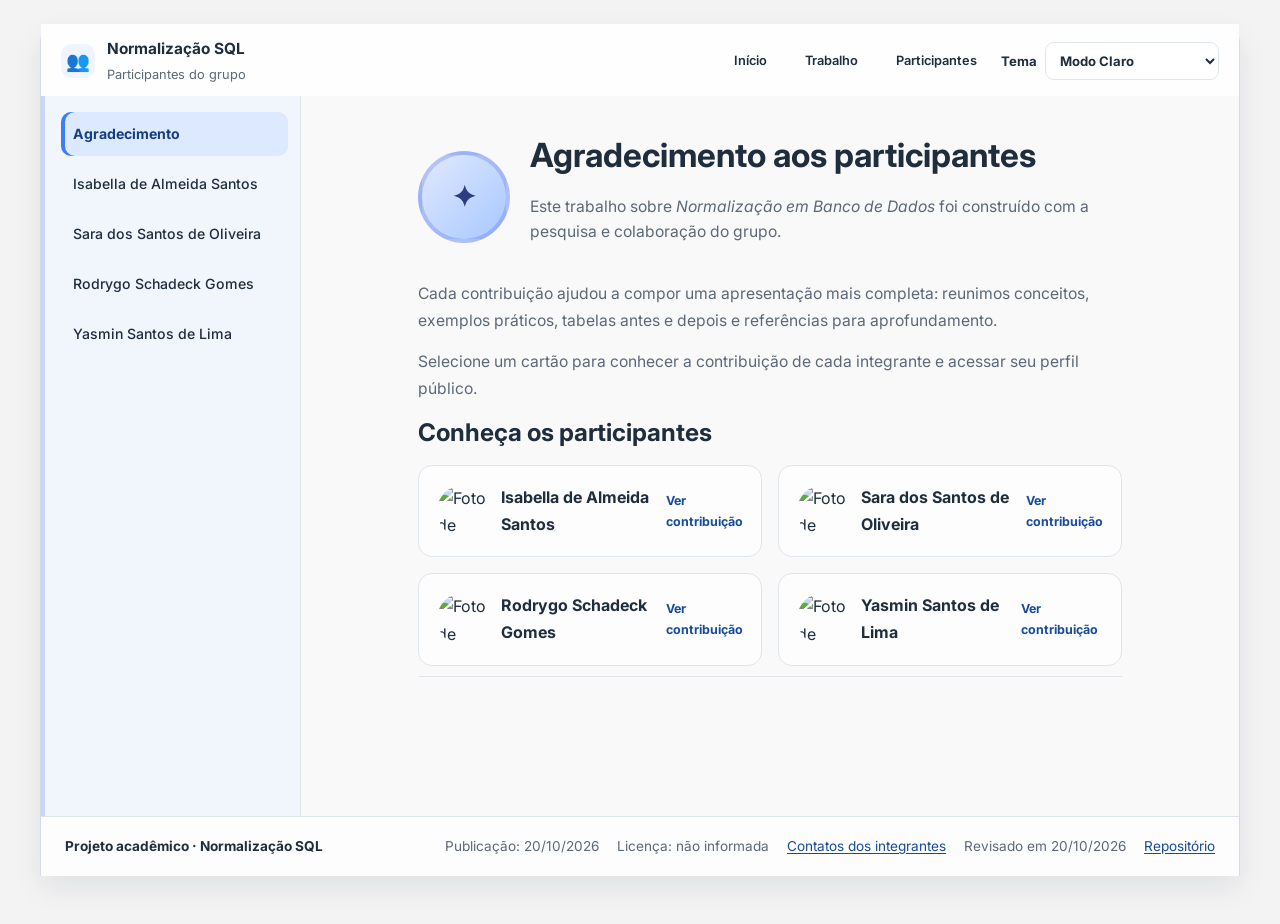
==== commit 378afb64: "Revise participantes.html with updated content Updated participant profiles and added publication da" ====
--- a/site normalização/participantes.html
+++ b/site normalização/participantes.html
@@ -99,7 +99,7 @@
               <div class="participant-avatar"><img src="../rodrygo.png" alt="Foto de Rodrygo Schadeck Gomes" /></div>
               <div class="participant-header-text"><h1>Rodrygo Schadeck Gomes</h1><p>Pesquisa sobre a Terceira Forma Normal (3FN) e a Quarta Forma Normal (4FN).</p></div>
             </div>
-            <p>Do Curso de TI, com área de interesse em cyber segurança, Rodrygo apresentou o caso em que o identificador do departamento determina seu nome, criando uma dependência transitiva na tabela de funcionários. Para a 4FN, explicou como listas independentes — como especialidades médicas e idiomas falados — podem multiplicar combinações desnecessariamente e devem ser separadas em relações próprias.</p>
+            <p>Estudante de Análise e Desenvolvimento de Sistemas, no 2° semestre, com foco na área Cyber Segurança, Rodrygo apresentou o caso em que o identificador do departamento determina seu nome, criando uma dependência transitiva na tabela de funcionários. Para a 4FN, explicou como listas independentes — como especialidades médicas e idiomas falados — podem multiplicar combinações desnecessariamente e devem ser separadas em relações próprias.</p>
             <div class="participant-links"><a class="profile-btn" href="https://github.com/Rodrygo2766" target="_blank" rel="noopener noreferrer">GitHub · Rodrygo</a></div>
             <div class="participant-links"><a class="profile-btn" href="https://www.linkedin.com/in/rodrygo-schadeck-gomes-3b034b313?utm_source=share_via&utm_content=profile&utm_medium=member_android" target="_blank" rel="noopener noreferrer">Linkedin · Rodrygo</a></div>
           </section>
@@ -110,7 +110,7 @@
               <div class="participant-avatar"><img src="../yasmin.png" alt="Foto de Yasmin Santos de Lima" /></div>
               <div class="participant-header-text"><h1>Yasmin Santos de Lima</h1><p>Pesquisa sobre a Segunda Forma Normal (2FN) e a Forma Normal de Boyce-Codd (FNBC).</p></div>
             </div>
-            <p>Na 2FN, Yasmin mostrou como uma chave composta pode revelar dependências parciais: dados do aluno dependem do identificador do aluno e dados do curso, do identificador do curso. Na FNBC, apresentou uma regra mais rigorosa para dependências funcionais, exigindo que todo determinante não trivial seja superchave. Os exemplos ajudam a entender como as decomposições reduzem repetição e anomalias.</p>
+            <p>Estudante de Análise e Desenvolvimento de Sistemas, no 2° semestre e com forte interesse em Cybersegurança e fullstack. Na 2FN, Yasmin mostrou como uma chave composta pode revelar dependências parciais: dados do aluno dependem do identificador do aluno e dados do curso, do identificador do curso. Na FNBC, apresentou uma regra mais rigorosa para dependências funcionais, exigindo que todo determinante não trivial seja superchave. Os exemplos ajudam a entender como as decomposições reduzem repetição e anomalias.</p>
             <div class="participant-links"><a class="profile-btn" href="https://github.com/Smil3rdbg" target="_blank" rel="noopener noreferrer">GitHub · Yasmin</a></div>
             <div class="participant-links"><a class="profile-btn" href="https://www.linkedin.com/in/yasm1nsantos/?isSelfProfile=true" target="_blank" rel="noopener noreferrer">Linkedin · Yasmin</a></div>
           </section>
@@ -121,7 +121,7 @@
       <footer class="site-footer">
         <strong>Projeto acadêmico · Normalização SQL</strong>
         <div class="footer-details">
-          <span>Publicação: data não informada</span>
+          <span>Publicação: 20/10/2026</span>
           <span>Licença: não informada</span>
           <a href="#agradecimento">Contatos dos integrantes</a>
           <span>Revisado em <time datetime="2026-10-20">20/10/2026</time></span>
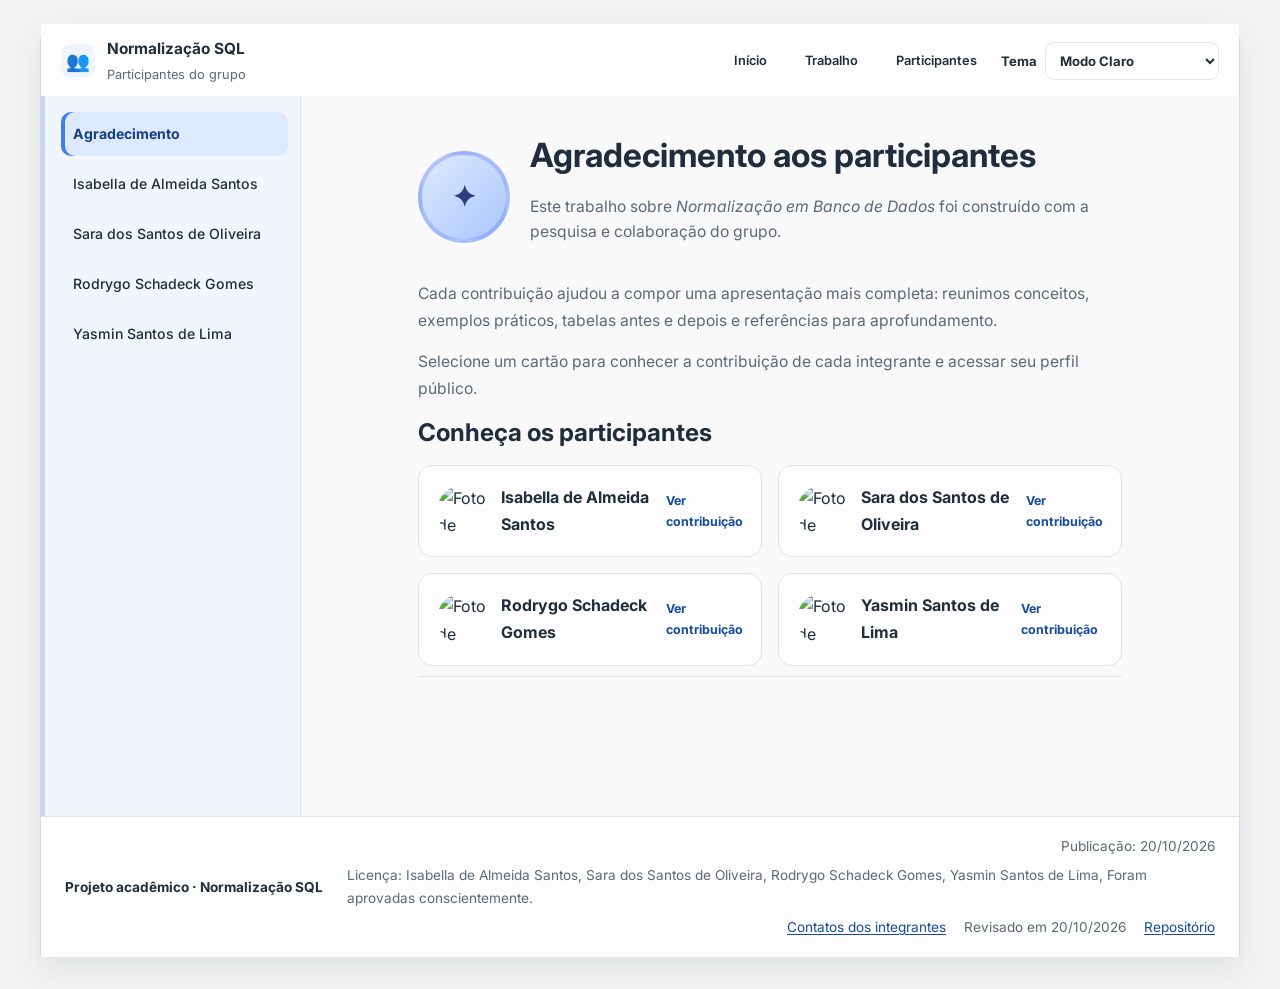
==== commit 67582bbc: "Update participantes.html" ====
--- a/site normalização/participantes.html
+++ b/site normalização/participantes.html
@@ -122,7 +122,7 @@
         <strong>Projeto acadêmico · Normalização SQL</strong>
         <div class="footer-details">
           <span>Publicação: 20/10/2026</span>
-          <span>Licença: não informada</span>
+          <span>Licença: Isabella de Almeida Santos, Sara dos Santos de Oliveira, Rodrygo Schadeck Gomes, Yasmin Santos de Lima, Foram aprovadas conscientemente.</span>
           <a href="#agradecimento">Contatos dos integrantes</a>
           <span>Revisado em <time datetime="2026-10-20">20/10/2026</time></span>
           <a href="https://github.com/meusinvestimentos42-ops/Normalizacao-SQL" target="_blank" rel="noopener noreferrer">Repositório</a>
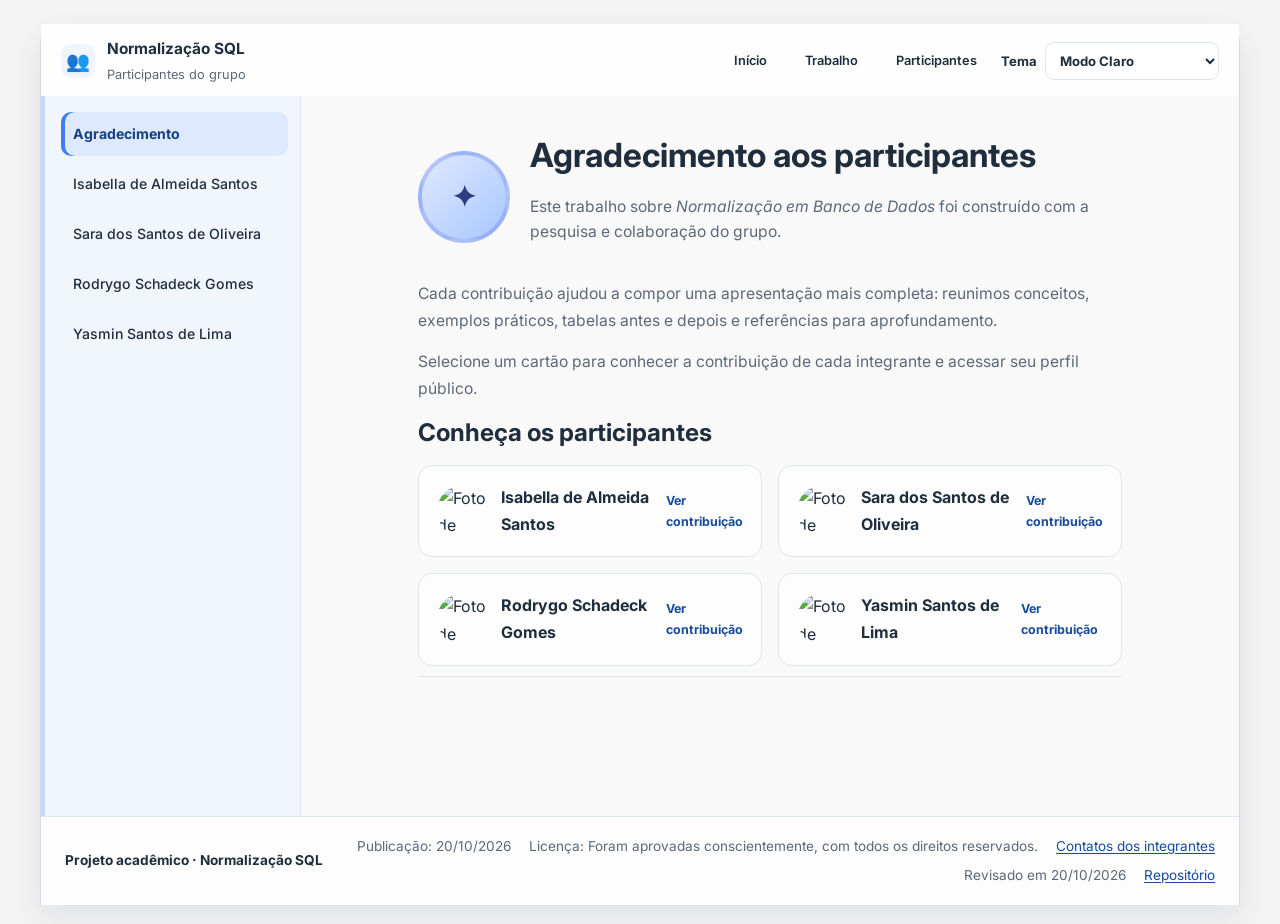
==== commit dde3d437: "Update participantes.html" ====
--- a/site normalização/participantes.html
+++ b/site normalização/participantes.html
@@ -122,7 +122,7 @@
         <strong>Projeto acadêmico · Normalização SQL</strong>
         <div class="footer-details">
           <span>Publicação: 20/10/2026</span>
-          <span>Licença: Isabella de Almeida Santos, Sara dos Santos de Oliveira, Rodrygo Schadeck Gomes, Yasmin Santos de Lima, Foram aprovadas conscientemente.</span>
+          <span>Licença:  Foram aprovadas conscientemente, com todos os direitos reservados.</span>
           <a href="#agradecimento">Contatos dos integrantes</a>
           <span>Revisado em <time datetime="2026-10-20">20/10/2026</time></span>
           <a href="https://github.com/meusinvestimentos42-ops/Normalizacao-SQL" target="_blank" rel="noopener noreferrer">Repositório</a>
